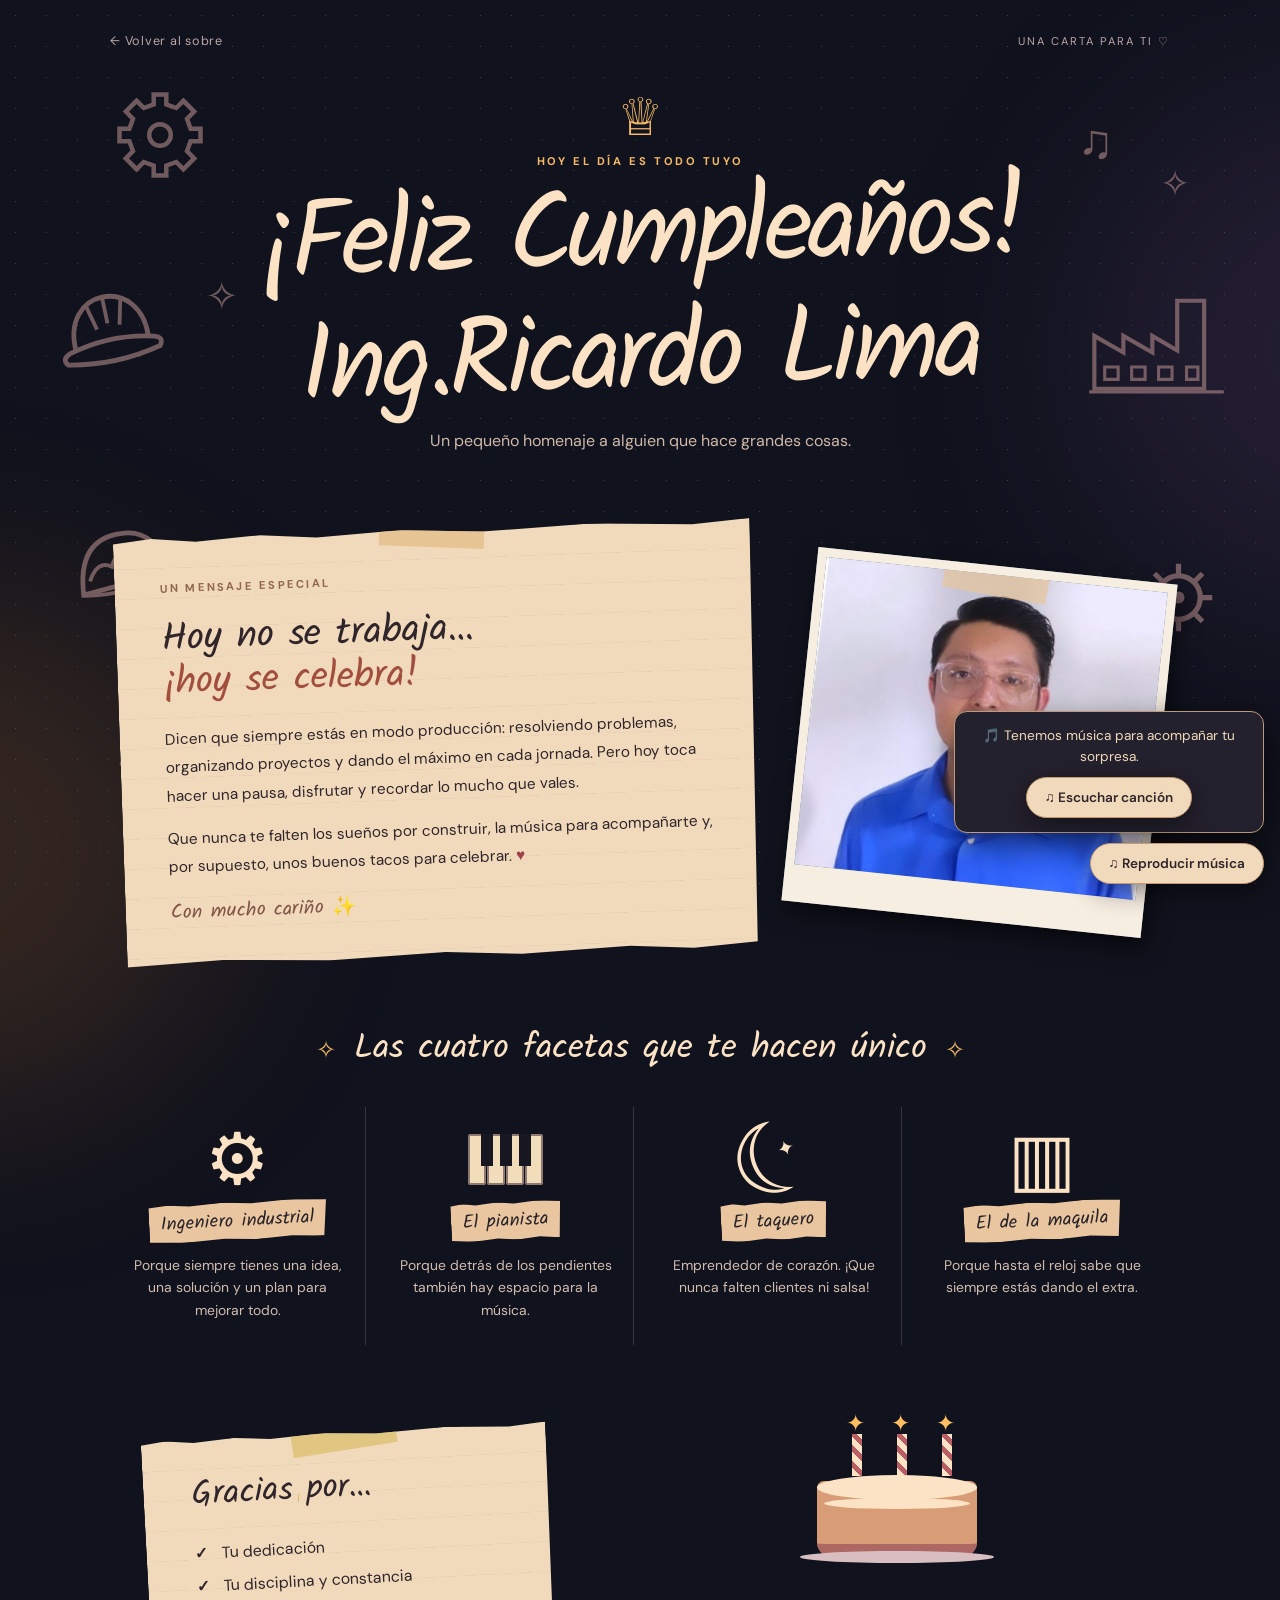
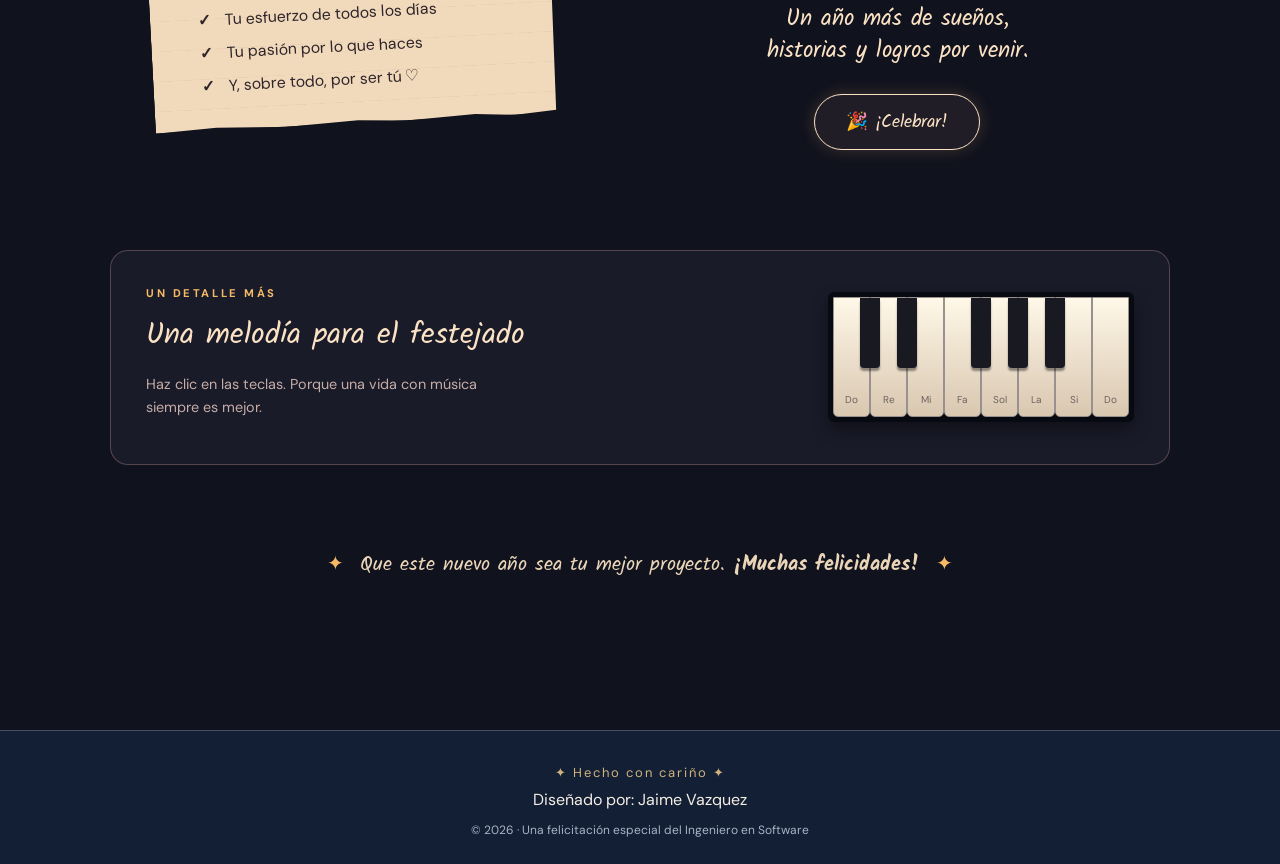
==== felicitacion.html @ b0b8331d "Pagina de cumpleaños terminada" ====
<!DOCTYPE html>
<html lang="es">
<head>
  <meta charset="UTF-8" />
  <meta name="viewport" content="width=device-width, initial-scale=1.0" />
  <meta name="theme-color" content="#10121d" />
  <meta name="description" content="Una carta de cumpleaños con mucho cariño." />
  <title>¡Feliz cumpleaños! 🎉</title>
  <link rel="preconnect" href="https://fonts.googleapis.com" />
  <link rel="preconnect" href="https://fonts.gstatic.com" crossorigin />
  <link href="https://fonts.googleapis.com/css2?family=DM+Sans:wght@400;500;600;700&family=Kalam:wght@400;700&display=swap" rel="stylesheet" />
  <link rel="stylesheet" href="styles.css" />
  <script src="script.js" defer></script>
</head>




<body class="letter-page">
  <canvas id="confetti" aria-hidden="true"></canvas>
  <!-- AGREGA TU CANCIÓN: guarda el MP3 en musica/cumpleanos.mp3, o cambia src. -->
  <audio id="birthdayMusic" src="musica/cumpleanos.mp3" preload="auto" loop></audio>
  <div class="music-controls" aria-label="Controles de música">
    <div class="music-prompt" id="musicPrompt" hidden>
      <p>🎵 Tenemos música para acompañar tu sorpresa.</p>
      <button class="music-start" id="musicStart" type="button">♫ Escuchar canción</button>
    </div>
    <button class="music-toggle" id="musicToggle" type="button" aria-pressed="false">♫ Reproducir música</button>
  </div>
  <div class="ambient glow-left"></div><div class="ambient glow-right"></div>
  
<!-- DECORACIONES DE LA SEGUNDA PÁGINA -->
<div class="birthday-decorations" aria-hidden="true">

  <!-- Engranaje superior izquierdo -->
  <div class="birthday-doodle decor-gear-1">
    <svg viewBox="0 0 100 100">
      <path d="M43 5 H57 V16
               L68 20 L76 12 L88 24 L80 32
               L84 43 H95 V57 H84
               L80 68 L88 76 L76 88 L68 80
               L57 84 V95 H43 V84
               L32 80 L24 88 L12 76 L20 68
               L16 57 H5 V43 H16
               L20 32 L12 24 L24 12 L32 20
               L43 16 Z"
            fill="none"
            stroke="currentColor"
            stroke-width="5"/>
      <circle cx="50" cy="50" r="12"
              fill="none"
              stroke="currentColor"
              stroke-width="5"/>
    </svg>
  </div>

  <!-- Casco de ingeniería -->
  <div class="birthday-doodle decor-helmet">
    <svg viewBox="0 0 120 90">
      <path d="M22 62 C20 29 40 12 60 12
               C84 12 101 32 99 62"
            fill="none"
            stroke="currentColor"
            stroke-width="5"/>
      <path d="M60 13 V40 M42 19 L48 44
               M78 19 L72 44"
            fill="none"
            stroke="currentColor"
            stroke-width="4"/>
      <path d="M15 63 Q60 51 105 63
               Q115 66 109 74
               Q60 85 11 74
               Q5 67 15 63 Z"
            fill="none"
            stroke="currentColor"
            stroke-width="5"/>
    </svg>
  </div>

  <!-- Fábrica -->
  <div class="birthday-doodle decor-factory">
    <svg viewBox="0 0 140 120">
      <path d="M10 105 V54
               L38 70 V54
               L66 70 V54
               L90 68 V20
               H116 V105 Z"
            fill="none"
            stroke="currentColor"
            stroke-width="4"/>
      <path d="M20 84 H33 V96 H20 Z
               M46 84 H59 V96 H46 Z
               M72 84 H85 V96 H72 Z
               M99 84 H110 V96 H99 Z"
            fill="none"
            stroke="currentColor"
            stroke-width="3"/>
      <path d="M5 108 H135"
            stroke="currentColor"
            stroke-width="3"/>
    </svg>
  </div>

  <!-- Taco -->
  <div class="birthday-doodle decor-taco">
    <svg viewBox="0 0 120 90">
      <path d="M12 72
               Q20 15 65 20
               Q100 22 108 72 Z"
            fill="none"
            stroke="currentColor"
            stroke-width="5"/>
      <path d="M22 60
               Q35 40 48 51
               Q57 34 69 49
               Q85 37 98 60"
            fill="none"
            stroke="currentColor"
            stroke-width="4"/>
      <path d="M12 73 Q60 85 108 73"
            fill="none"
            stroke="currentColor"
            stroke-width="4"/>
    </svg>
  </div>

  <!-- Engranaje inferior derecho -->
  <div class="birthday-doodle decor-gear-2">
    <svg viewBox="0 0 100 100">
      <circle cx="50" cy="50" r="29"
              fill="none"
              stroke="currentColor"
              stroke-width="7"/>
      <circle cx="50" cy="50" r="8"
              fill="currentColor"/>
      <path d="M50 5 V21 M50 79 V95
               M5 50 H21 M79 50 H95
               M18 18 L30 30 M70 70 L82 82
               M18 82 L30 70 M70 30 L82 18"
            stroke="currentColor"
            stroke-width="7"/>
    </svg>
  </div>

  <!-- Notas musicales -->
  <div class="birthday-doodle decor-music-1">♫</div>
  <div class="birthday-doodle decor-music-2">♪</div>

  <!-- Destellos -->
  <div class="birthday-doodle decor-star-1">✧</div>
  <div class="birthday-doodle decor-star-2">✧</div>
  <div class="birthday-doodle decor-star-3">✧</div>

</div>

  <main class="birthday-content">
    <div class="topbar"><a href="index.html" class="back-link">← Volver al sobre</a><span class="topbar-label">UNA CARTA PARA TI <span aria-hidden="true">♡</span></span></div>
    <header class="birthday-heading">
      <span class="mini-crown" aria-hidden="true">♕</span>
      <p class="small-kicker">HOY EL DÍA ES TODO TUYO</p>
      <h1>¡Feliz <em>Cumpleaños!</em></h1>
      <h1>Ing.Ricardo Lima</h1>
      <p class="heading-subtitle">Un pequeño homenaje a alguien que hace grandes cosas.</p>
    </header>

    <section class="hero-grid">
      <div class="paper-note paper-main">
        <span class="tape"></span>
        <span class="paper-label">UN MENSAJE ESPECIAL</span>
        <h2>Hoy no se trabaja…<br /><span>¡hoy se celebra!</span></h2>
        <p>Dicen que siempre estás en modo producción: resolviendo problemas, organizando proyectos y dando el máximo en cada jornada. Pero hoy toca hacer una pausa, disfrutar y recordar lo mucho que vales.</p>
        <p>Que nunca te falten los sueños por construir, la música para acompañarte y, por supuesto, unos buenos tacos para celebrar. <span class="ink-heart">♥</span></p>
        <span class="note-signature">Con mucho cariño ✨</span>
      </div>
      
      
        <!-- Fotografía del festejado -->
          <div class="factory-poster">
            <span class="poster-tape"></span>

            <img
             src="imagenes/festejado.jpg"
             alt="Fotografía del festejado"
             class="poster-photo"
              />

  <span class="poster-caption">
    Siempre construyendo algo grande.
  </span>
</div>

    </section>

    <section class="passions-section" aria-labelledby="passions-title">
      <div class="section-heading"><span>✧</span><h2 id="passions-title">Las cuatro facetas que te hacen único</h2><span>✧</span></div>
      <div class="passion-grid">
        <article class="passion-card"><div class="passion-icon">⚙</div><span class="torn-label">Ingeniero industrial</span><p>Porque siempre tienes una idea, una solución y un plan para mejorar todo.</p></article>
        <article class="passion-card"><div class="passion-icon piano-keys" aria-hidden="true"><span>▮</span><span>▮</span><span>▮</span><span>▮</span></div><span class="torn-label">El pianista</span><p>Porque detrás de los pendientes también hay espacio para la música.</p></article>
        <article class="passion-card"><div class="passion-icon taco-symbol">☾<span>✦</span></div><span class="torn-label">El taquero</span><p>Emprendedor de corazón. ¡Que nunca falten clientes ni salsa!</p></article>
        <article class="passion-card"><div class="passion-icon">▥</div><span class="torn-label">El de la maquila</span><p>Porque hasta el reloj sabe que siempre estás dando el extra.</p></article>
      </div>
    </section>

    <section class="bottom-grid">
      <div class="paper-note thanks-note"><span class="tape tape-yellow"></span><h2>Gracias por…</h2><ul><li>Tu dedicación</li><li>Tu disciplina y constancia</li><li>Tu esfuerzo de todos los días</li><li>Tu pasión por lo que haces</li><li>Y, sobre todo, por ser tú ♡</li></ul></div>
      <div class="celebration-card"><div class="cake-art" aria-hidden="true"><div class="candles"><span></span><span></span><span></span></div><div class="cake-top"></div><div class="cake-base"></div><div class="cake-plate"></div></div><p>Un año más de sueños,<br />historias y logros por venir.</p><button class="celebrate-button" id="celebrate" type="button">🎉 ¡Celebrar!</button></div>
    </section>

    <section class="piano-section" aria-labelledby="piano-title"><div><span class="small-kicker">UN DETALLE MÁS</span><h2 id="piano-title">Una melodía para el festejado</h2><p>Haz clic en las teclas. Porque una vida con música siempre es mejor.</p></div><div class="piano-widget" role="group" aria-label="Mini piano interactivo"><button class="piano-key" data-note="C4" aria-label="Do"><span>Do</span></button><button class="piano-key" data-note="D4" aria-label="Re"><span>Re</span></button><button class="piano-key" data-note="E4" aria-label="Mi"><span>Mi</span></button><button class="piano-key" data-note="F4" aria-label="Fa"><span>Fa</span></button><button class="piano-key" data-note="G4" aria-label="Sol"><span>Sol</span></button><button class="piano-key" data-note="A4" aria-label="La"><span>La</span></button><button class="piano-key" data-note="B4" aria-label="Si"><span>Si</span></button><button class="piano-key" data-note="C5" aria-label="Do alto"><span>Do</span></button></div></section>

    <footer class="birthday-footer"><span>✦</span><p>Que este nuevo año sea tu mejor proyecto. <strong>¡Muchas felicidades!</strong></p><span>✦</span></footer>
  </main>

  <footer class="autor-footer">
  <p>✦ Hecho con cariño ✦</p>
  <p>
    Diseñado por:
    <span id="nombreAutor">Jaime Vazquez</span>
  </p>
  <small>© 2026 · Una felicitación especial del Ingeniero en Software</small>
</footer>

</body>
</html>
---- styles.css ----
:root {
    --bg: #10121d;
    --cream: #fbe2c4;
    --cream-muted: #d8bfa7;
    --gold: #f6ba67;
    --paper: #f2d6b1;
    --red: #8b343b;
    --line: #6c5360;
    --font-body: "DM Sans",Arial,sans-serif;
    --font-hand: "Kalam","Comic Sans MS",cursive;
}

/* ──────── 02. ESTILOS GENERALES ──────── */

* {
    box-sizing: border-box;
}

html {
    scroll-behavior: smooth;
}

body {
    margin: 0;
    background: var(--bg);
    color: var(--cream);
    font-family: var(--font-body);
    min-height: 100vh;
    overflow-x: hidden;
}

button,a {
    -webkit-tap-highlight-color: transparent;
}

button {
    font: inherit;
}

a {
    color: inherit;
}

/* ──────── 03. FONDO Y DECORACIÓN ──────── */

.ambient {
    pointer-events: none;
    position: fixed;
    width: 520px;
    height: 520px;
    border-radius: 50%;
    filter: blur(105px);
    opacity: .20;
    z-index: -1;
}

.glow-left {
    left: -300px;
    bottom: -210px;
    background: #c47830;
}

.glow-right {
    right: -320px;
    top: 10%;
    background: #704e88;
}

.small-kicker {
    font-weight: 700;
    color: var(--gold);
    letter-spacing: .23em;
    font-size: .70rem;
}

.cover-page:before,.letter-page:before {
    content: "";
    position: fixed;
    inset: 0;
    opacity: .23;
    pointer-events: none;
    background-image: radial-gradient(#e5c4ad .6px,transparent .7px);
    background-size: 31px 31px;
    z-index: -1;
}

/* ──────── 04. PORTADA Y TÍTULO ──────── */

.cover-scene {
    position: relative;
    min-height: 100svh;
    max-width: 1250px;
    margin: auto;
    padding: clamp(45px,7vh,84px) 20px 55px;
    display: flex;
    flex-direction: column;
    align-items: center;
    justify-content: center;
}

.cover-heading {
    text-align: center;
    z-index: 2;
    max-width: 850px;
}

.cover-heading h1,.birthday-heading h1 {
    font-family: var(--font-hand);
    font-weight: 400;
    font-size: clamp(3.6rem,8.7vw,6.8rem);
    line-height: .99;
    letter-spacing: -.05em;
    margin: 22px 0 18px;
    color: var(--cream);
    transform: rotate(-2deg);
}

.cover-heading h1 span {
    display: block;
}

.cover-heading p {
    color: #f2dec7;
    line-height: 1.7;
    font-size: clamp(1rem,1.6vw,1.23rem);
    margin: 0;
}

.doodle {
    position: absolute;
    color: #a68182;
    opacity: .8;
    pointer-events: none;
}

.doodle svg {
    width: 100%;
    height: auto;
}

.doodle-hardhat {
    left: 5%;
    top: 16%;
    width: 110px;
    transform: rotate(-10deg);
}

.doodle-gear {
    right: 8%;
    top: 16%;
    font-size: 110px;
    font-weight: 200;
}

.doodle-factory {
    right: 4%;
    top: 47%;
    width: 145px;
}

.doodle-piano {
    left: 5%;
    bottom: 12%;
    width: 170px;
    transform: rotate(-14deg);
}

.doodle-taco {
    left: 4%;
    top: 55%;
    width: 115px;
    transform: rotate(10deg);
}

/* ──────── 05. SOBRE INTERACTIVO ──────── */

.envelope-area {
    margin-top: 40px;
    display: flex;
    flex-direction: column;
    align-items: center;
    position: relative;
    z-index: 1;
}

.envelope-button {
    border: 0;
    background: none;
    cursor: pointer;
    width: min(420px,78vw);
    height: min(280px,52vw);
    padding: 0;
    perspective: 900px;
    filter: drop-shadow(0 22px 24px #0008);
    transition: transform .3s;
}

.envelope-button:hover {
    transform: translateY(-7px);
}

.envelope {
    display: block;
    position: relative;
    width: 100%;
    height: 100%;
    transform-style: preserve-3d;
}

.envelope-back {
    position: absolute;
    inset: 0;
    background: linear-gradient(125deg,#c69875,#f1cba7);
    border: 2px solid #f5d4ad;
    border-radius: 5px;
}

.letter {
    position: absolute;
    left: 11%;
    right: 11%;
    height: 78%;
    bottom: 5%;
    border-radius: 3px;
    background: #fff4dd;
    color: #653b34;
    box-shadow: 0 1px 8px #0003;
    display: flex;
    flex-direction: column;
    gap: 7px;
    align-items: center;
    justify-content: center;
    text-align: center;
    font-family: var(--font-hand);
    font-size: clamp(16px,2vw,23px);
    transition: transform 1s cubic-bezier(.2,.7,.2,1);
    z-index: 2;
}

.letter-heart {
    color: #a84548;
    font-size: 30px;
}

.envelope-front {
    position: absolute;
    inset: 0;
    z-index: 4;
    background: linear-gradient(148deg,transparent 49.7%,#d9ac89 50%) left bottom/50% 100% no-repeat,linear-gradient(212deg,transparent 49.7%,#ddb18f 50%) right bottom/50% 100% no-repeat,linear-gradient(0deg,#edc09b,#edc09b);
    clip-path: polygon(0 0,50% 60%,100% 0,100% 100%,0 100%);
    border-radius: 0 0 5px 5px;
}

.envelope-flap {
    position: absolute;
    top: 0;
    left: 0;
    width: 100%;
    height: 70%;
    z-index: 5;
    background: linear-gradient(145deg,#f7d8b6,#dbad8b);
    clip-path: polygon(0 0,100% 0,50% 85%);
    transform-origin: 50% 0%;
    transition: transform .7s cubic-bezier(.2,.6,.2,1),z-index 0s .35s;
    filter: drop-shadow(0 4px 5px #0004);
}

.envelope-seal {
    position: absolute;
    left: 50%;
    top: 56%;
    z-index: 6;
    transform: translate(-50%,-50%);
    width: 62px;
    height: 62px;
    border-radius: 50%;
    display: grid;
    place-items: center;
    font-size: 29px;
    color: #f9c497;
    background: radial-gradient(circle at 35% 30%,#ad5353,#642330);
    border: 4px double #d9a27c;
    box-shadow: 0 3px 6px #0006;
    transition: opacity .25s;
}

.envelope-button.opening .envelope-flap {
    transform: rotateX(180deg);
    z-index: 1;
}

.envelope-button.opening .envelope-seal {
    opacity: 0;
}

.envelope-button.opening .letter {
    transform: translateY(-70%);
    transition-delay: .30s;
}

.open-cta,.celebrate-button {
    margin-top: 40px;
    border: 1.5px solid var(--cream);
    background: #201d27;
    color: var(--cream);
    padding: 13px 31px;
    border-radius: 100px;
    cursor: pointer;
    font-family: var(--font-hand);
    font-size: 1.35rem;
    box-shadow: 0 0 16px #e8ae7738;
    transition: transform .2s,background .2s,box-shadow .2s;
}

.open-cta:hover,.celebrate-button:hover {
    background: #392b32;
    transform: translateY(-3px);
    box-shadow: 0 0 24px #e8ae7770;
}

.open-cta span {
    margin-left: 12px;
}

.tap-hint {
    font-size: .83rem;
    color: #bda8a0;
    margin: 17px 0 0;
}

.sparkle {
    position: absolute;
    font-size: 48px;
    color: var(--gold);
    z-index: -1;
    animation: twinkle 2.5s infinite alternate;
}

.sparkle-one {
    left: -75px;
    top: 35px;
}

.sparkle-two {
    right: -80px;
    bottom: 65px;
    animation-delay: .7s;
}

.desk-details {
    position: absolute;
    bottom: 20px;
    right: 10%;
    display: flex;
    gap: 22px;
    color: #83666b;
    font-size: 22px;
}

/* ──────── 07. ANIMACIONES ──────── */

@keyframes twinkle {
    from {
        transform: scale(.8);
        opacity: .4;
    }

    to {
        transform: scale(1.2);
        opacity: 1;
    }
}

/* ──────── 08. SEGUNDA PÁGINA — ESTRUCTURA Y ENCABEZADO ──────── */

.birthday-content {
    max-width: 1120px;
    padding: 24px 30px 70px;
    margin: 0 auto;
    position: relative;
}

.topbar {
    display: flex;
    justify-content: space-between;
    align-items: center;
    font-size: .79rem;
    letter-spacing: .06em;
    color: #bba6a7;
}

.back-link {
    text-decoration: none;
    padding: 8px 0;
    transition: color .2s;
}

.back-link:hover {
    color: var(--gold);
}

.topbar-label {
    letter-spacing: .18em;
    font-size: .7rem;
}

.birthday-heading {
    text-align: center;
    padding: 34px 0 47px;
    position: relative;
}

.mini-crown {
    font-size: 52px;
    color: var(--gold);
    display: block;
    line-height: 1;
}

.birthday-heading h1 {
    font-size: clamp(3.7rem,8.5vw,7.6rem);
    margin: 15px auto 10px;
}

.birthday-heading h1 em {
    font-style: normal;
    white-space: nowrap;
}

.heading-subtitle {
    font-size: 1rem;
    color: #cfb9aa;
}

/* ──────── 09. TARJETA Y PÓSTER ──────── */

.hero-grid {
    display: grid;
    grid-template-columns: 1.5fr .85fr;
    gap: 42px;
    align-items: center;
    padding: 15px 10px 50px;
}

.paper-note {
    position: relative;
    background: #f1dabb;
    color: #30252b;
    box-shadow: 2px 14px 30px #0005;
    transform: rotate(-2deg);
    padding: 38px 45px;
    clip-path: polygon(0 1%,6% 0,13% 1%,23% 0,32% 1%,45% 0,58% 1%,75% 0,91% 1%,100% 0,99% 99%,89% 100%,79% 99%,62% 100%,50% 99%,32% 100%,15% 99%,0 100%);
    background-image: repeating-linear-gradient(transparent 0,transparent 29px,#ba9d8930 30px);
}

.paper-label {
    font-size: .7rem;
    letter-spacing: .2em;
    font-weight: 700;
    color: #91684d;
}

.paper-main h2 {
    font-family: var(--font-hand);
    font-weight: 400;
    font-size: clamp(1.8rem,3vw,2.7rem);
    line-height: 1.15;
    margin: 20px 0 20px;
}

.paper-main h2 span {
    color: #a24e3e;
}

.paper-main p {
    line-height: 1.83;
    font-size: .96rem;
}

.tape,.poster-tape {
    display: block;
    position: absolute;
    width: 105px;
    height: 28px;
    background: #e2b97fa8;
    top: -10px;
    left: 50%;
    transform: translateX(-50%) rotate(4deg);
    z-index: 2;
}

.note-signature {
    font-family: var(--font-hand);
    font-size: 1.23rem;
    color: #815447;
}

.ink-heart {
    color: #9e4148;
}

.factory-poster {
    height: 355px;
    overflow: hidden;
    background: #8195a1;
    border: 9px solid #f7eee2;
    border-bottom-width: 37px;
    transform: rotate(6deg);
    box-shadow: 5px 10px 22px #0008;
    position: relative;
}

.poster-tape {
    top: -7px;
    background: #e8c79bb0;
    z-index: 3;
}

.poster-sky {
    height: 65%;
    background: linear-gradient(#30465d,#c4ac9c);
    position: absolute;
    inset: 0 0 auto;
}

.poster-sun {
    position: absolute;
    width: 90px;
    height: 90px;
    background: #e8bc8b;
    box-shadow: 0 0 55px #e8bc8b;
    border-radius: 50%;
    top: 38px;
    right: 42px;
}

.cloud {
    position: absolute;
    background: #f6e2c5;
    border-radius: 70px;
    opacity: .25;
    width: 100px;
    height: 17px;
    top: 45px;
    left: 10px;
}

.cloud-b {
    top: 90px;
    left: 110px;
    width: 75px;
}

.factory-art {
    position: absolute;
    width: 100%;
    bottom: 24px;
    left: 0;
}

.poster-caption {
    position: absolute;
    bottom: -31px;
    left: 0;
    right: 0;
    color: #5c514c;
    text-align: center;
    font-family: var(--font-hand);
    font-size: 1rem;
}

/* ──────── 10. PASIONES Y TARJETAS ──────── */

.section-heading {
    display: flex;
    justify-content: center;
    align-items: center;
    gap: 18px;
    margin: 15px 0 30px;
    text-align: center;
}

.section-heading h2 {
    font-family: var(--font-hand);
    font-weight: 400;
    font-size: clamp(1.5rem,3vw,2.2rem);
    margin: 0;
}

.section-heading span {
    color: var(--gold);
    font-size: 24px;
}

.passion-grid {
    display: grid;
    grid-template-columns: repeat(4,1fr);
    gap: 12px;
}

.passion-card {
    text-align: center;
    min-height: 232px;
    padding: 10px 18px;
    border-right: 1px solid #6f5b5e70;
}

.passion-card:last-child {
    border: 0;
}

.passion-icon {
    font-size: 72px;
    height: 85px;
    display: flex;
    justify-content: center;
    align-items: center;
    color: var(--cream);
    font-weight: 400;
    font-family: Georgia,serif;
}

.torn-label {
    display: inline-block;
    padding: 4px 12px;
    background: #e9c69f;
    color: #29232a;
    font-family: var(--font-hand);
    font-size: 1.16rem;
    transform: rotate(-3deg);
    clip-path: polygon(0 5%,11% 0,23% 5%,42% 0,58% 5%,78% 0,100% 5%,98% 100%,80% 95%,60% 100%,42% 95%,20% 100%,0 95%);
}

.passion-card p {
    font-size: .87rem;
    line-height: 1.6;
    color: #d1bdb0;
}

.piano-keys {
    gap: 1px;
    font-size: 0;
    align-items: center;
}

.piano-keys span {
    background: #f2ddbb;
    border: 2px solid #8d7971;
    border-radius: 2px;
    width: 18px;
    height: 51px;
    display: block;
    position: relative;
}

.piano-keys span:not(:last-child):after {
    content: "";
    position: absolute;
    top: -2px;
    right: -9px;
    width: 12px;
    height: 32px;
    background: #161720;
    z-index: 1;
}

.taco-symbol {
    position: relative;
    transform: rotate(-20deg);
    font-size: 98px;
    line-height: 1;
}

.taco-symbol span {
    font-size: 21px;
    position: absolute;
    top: 30%;
    left: 53%;
}

/* ──────── 11. AGRADECIMIENTOS Y PASTEL ──────── */

.bottom-grid {
    display: grid;
    grid-template-columns: 1fr 1fr;
    gap: 45px;
    align-items: center;
    padding: 60px 38px 45px;
}

.thanks-note {
    max-width: 405px;
    padding: 28px 48px;
    transform: rotate(-3deg);
}

.thanks-note h2 {
    font-family: var(--font-hand);
    font-size: 2.1rem;
    font-weight: 400;
    margin: 0 0 15px;
    text-decoration: underline;
    text-decoration-color: #ddb968;
    text-decoration-thickness: 7px;
    text-underline-offset: -4px;
}

.thanks-note ul {
    margin: 0;
    padding: 0;
    list-style: none;
    line-height: 2.1;
    font-size: .99rem;
}

.thanks-note li:before {
    content: "✓";
    font-weight: bold;
    margin-right: 14px;
}

.tape-yellow {
    background: #d8bb60a0;
    transform: translateX(-50%) rotate(-6deg);
}

.celebration-card {
    text-align: center;
}

.celebration-card p {
    font-family: var(--font-hand);
    font-size: 1.45rem;
    line-height: 1.4;
}

.cake-art {
    height: 175px;
    width: 200px;
    margin: auto;
    position: relative;
}

.cake-base {
    position: absolute;
    bottom: 24px;
    left: 20px;
    right: 20px;
    height: 75px;
    background: #d89d76;
    border-radius: 7px 7px 13px 13px;
    border-bottom: 12px solid #ae6863;
}

.cake-top {
    position: absolute;
    bottom: 80px;
    left: 20px;
    right: 20px;
    height: 25px;
    background: #fce3c6;
    border-radius: 100%;
    z-index: 2;
    box-shadow: 0 16px 0 -7px #fce3c6;
}

.cake-plate {
    position: absolute;
    bottom: 17px;
    left: 3px;
    right: 3px;
    height: 12px;
    background: #d8bec1;
    border-radius: 50%;
}

.candles {
    display: flex;
    gap: 35px;
    position: absolute;
    bottom: 104px;
    left: 55px;
}

.candles span {
    width: 10px;
    height: 42px;
    background: repeating-linear-gradient(45deg,#fce3c6 0 6px,#ba5e66 6px 11px);
    position: relative;
}

.candles span:before {
    content: "✦";
    font-size: 23px;
    color: #ffbd62;
    position: absolute;
    top: -26px;
    left: -6px;
    animation: twinkle .7s infinite alternate;
}

.celebrate-button {
    font-size: 1.1rem;
    margin-top: 3px;
}

/* ──────── 12. PIANO INTERACTIVO ──────── */

.piano-section {
    margin-top: 55px;
    padding: 30px 35px;
    display: flex;
    align-items: center;
    justify-content: space-between;
    gap: 30px;
    border: 1px solid #82656a90;
    border-radius: 18px;
    background: #1a1b29;
}

.piano-section h2 {
    font-family: var(--font-hand);
    font-size: 1.9rem;
    font-weight: 400;
    margin: 9px 0;
}

.piano-section p {
    color: #c6ada8;
    max-width: 365px;
    font-size: .9rem;
    line-height: 1.6;
}

.piano-widget {
    display: flex;
    flex-shrink: 0;
    box-shadow: 0 8px 16px #0006;
    border: 5px solid #080a11;
    border-radius: 6px;
    background: #080a11;
}

.piano-key {
    height: 120px;
    width: 37px;
    background: linear-gradient(#fff8e8,#d9c7b0);
    border: 1px solid #98918d;
    border-radius: 0 0 5px 5px;
    cursor: pointer;
    position: relative;
    padding: 0;
}

.piano-key:after {
    content: "";
    position: absolute;
    width: 20px;
    height: 70px;
    background: #191921;
    top: 0;
    right: -11px;
    z-index: 2;
    border-radius: 0 0 4px 4px;
    box-shadow: 0 3px 2px #0006;
}

.piano-key:nth-child(3):after,.piano-key:nth-child(7):after,.piano-key:last-child:after {
    display: none;
}

.piano-key span {
    position: absolute;
    bottom: 10px;
    left: 0;
    right: 0;
    color: #6f6260;
    font-size: 10px;
}

.piano-key:active,.piano-key.is-playing {
    background: #f4c98a;
}

/* ──────── 13. PIE DE PÁGINA Y CONFETI ──────── */

.birthday-footer {
    display: flex;
    align-items: center;
    justify-content: center;
    gap: 16px;
    text-align: center;
    font-family: var(--font-hand);
    font-size: 1.22rem;
    margin: 65px 0 0;
    color: #ead5b9;
}

.birthday-footer span {
    color: var(--gold);
}

#confetti {
    position: fixed;
    inset: 0;
    pointer-events: none;
    z-index: 100;
    width: 100%;
    height: 100%;
}

/* ──────── DISEÑO RESPONSIVO — PANTALLAS PEQUEÑAS ──────── */

@media (max-width:760px) {
    .cover-scene {
        justify-content: flex-start;
        padding-top: 76px;
    }

    .doodle-hardhat {
        left: 3%;
        top: 9%;
        width: 60px;
    }

    .doodle-gear {
        right: 4%;
        top: 12%;
        font-size: 64px;
    }

    .doodle-factory {
        right: 0;
        top: 48%;
        width: 78px;
    }

    .doodle-piano {
        left: 2%;
        bottom: 7%;
        width: 90px;
    }

    .doodle-taco {
        left: -2%;
        top: 58%;
        width: 68px;
    }

    .cover-heading h1 {
        font-size: clamp(3.5rem,14vw,5rem);
    }

    .cover-heading p {
        font-size: .95rem;
    }

    .envelope-area {
        margin-top: 70px;
    }

    .open-cta {
        margin-top: 32px;
    }

    .birthday-content {
        padding: 20px 18px 50px;
    }

    .birthday-heading {
        padding: 45px 0 30px;
    }

    .birthday-heading h1 {
        font-size: clamp(3rem,12.7vw,5.5rem);
    }

    .hero-grid {
        grid-template-columns: 1fr;
        gap: 28px;
        padding: 12px 8px 40px;
    }

    .paper-note {
        padding: 30px;
    }

    .factory-poster {
        height: 260px;
        width: 65%;
        max-width: 340px;
        margin: 10px auto;
    }

    .passion-grid {
        grid-template-columns: repeat(2,1fr);
        gap: 17px 0;
    }

    .passion-card:nth-child(2) {
        border: 0;
    }

    .passion-card {
        padding: 8px 12px;
        min-height: 215px;
    }

    .bottom-grid {
        grid-template-columns: 1fr;
        gap: 50px;
        padding: 55px 16px 25px;
    }

    .thanks-note {
        margin: auto;
        width: 100%;
    }

    .piano-section {
        flex-direction: column;
        text-align: center;
        padding: 30px 12px;
    }

    .piano-section p {
        margin: 0 auto;
    }

    .birthday-footer {
        font-size: 1.1rem;
    }

    .topbar-label {
        font-size: .55rem;
    }
}

/* ──────── DISEÑO RESPONSIVO — PANTALLAS PEQUEÑAS ──────── */

@media (max-width:420px) {
    .cover-heading h1 {
        font-size: 3.3rem;
    }

    .cover-heading p br {
        display: none;
    }

    .envelope-button {
        width: 82vw;
        height: 54vw;
    }

    .cover-scene {
        padding-top: 90px;
    }

    .small-kicker {
        font-size: .56rem;
    }

    .birthday-heading h1 {
        font-size: 3rem;
    }

    .birthday-heading h1 em {
        white-space: normal;
    }

    .factory-poster {
        width: 80%;
    }

    .paper-main p {
        font-size: .91rem;
    }

    .piano-key {
        width: 33px;
        height: 105px;
    }

    .piano-key:after {
        width: 17px;
        height: 61px;
        right: -9px;
    }

    .passion-card p {
        font-size: .82rem;
    }
}

/* ──────── ACCESIBILIDAD — MOVIMIENTO REDUCIDO ──────── */

@media (prefers-reduced-motion:reduce) {
    *,*:before,*:after {
        scroll-behavior: auto !important;
        animation-duration: .01ms !important;
        transition-duration: .01ms !important;
    }
}

/* ──────── AJUSTES FINALES DE LA ANIMACIÓN (V2 / V3) ──────── */

.envelope-button .envelope-flap {
    transition-duration: 1s;
}

.envelope-button .letter {
    transition-duration: 1.45s;
}

.envelope-button.opening .letter {
    transition-delay: .55s;
    transform: translateY(-82%);
}

.cover-page.page-leaving {
    animation: coverFadeOut .55s ease-in forwards;
}

@keyframes coverFadeOut {
    to {
        opacity: 0;
    }
}

/* ──────── 14. CONTROLES DE MÚSICA ──────── */

.music-controls {
    position: fixed;
    right: 16px;
    bottom: 16px;
    z-index: 110;
    display: flex;
    align-items: flex-end;
    flex-direction: column;
    gap: 10px;
}

.music-toggle,.music-start {
    background: #f1dabb;
    color: #30252b;
    border: 1px solid #c59a72;
    border-radius: 100px;
    padding: 11px 18px;
    font: 600 .85rem var(--font-body);
    cursor: pointer;
    box-shadow: 0 7px 26px #0007;
}

.music-toggle:hover,.music-start:hover {
    background: #ffeacb;
}

.music-prompt {
    max-width: min(310px,calc(100vw - 30px));
    background: #24212e;
    border: 1px solid #bd9a7b;
    border-radius: 13px;
    padding: 14px;
    box-shadow: 0 10px 35px #0009;
    text-align: center;
}

.music-prompt p {
    margin: 0 0 10px;
    font-size: .85rem;
    line-height: 1.5;
    color: #f1dabb;
}

.music-prompt[hidden] {
    display: none;
}

/* ──────── ACCESIBILIDAD — MOVIMIENTO REDUCIDO ──────── */

@media (prefers-reduced-motion:reduce) {
    .envelope-button .envelope-flap,.envelope-button .letter {
        transition-duration: .01ms;
    }
}

.cover-heading {
    transition: opacity .38s ease,visibility 0s linear .38s;
}

.cover-page.envelope-opening .cover-heading {
    opacity: 0;
    visibility: hidden;
    pointer-events: none;
}

.cover-page.envelope-opening .envelope-area {
    z-index: 10;
}




.autor-footer {
    position: relative;
    display: block;
    clear: both;

    width: 100%;
    margin: 60px 0 0;
    padding: 25px 15px;

    text-align: center;
    background: #131f35;
    color: #f5eee4;
    border-top: 1px solid #465168;
}

.autor-footer p:first-child {
    color: #cfb37c;
    font-size: 13px;
    letter-spacing: 2px;
}

.autor-footer p {
    margin: 8px 0;
}

.autor-footer small {
    color: #aab3c6;
    font-size: 12px;
}

/* Fotografía dentro del marco Polaroid */
.poster-photo {
    display: block;
    width: 100%;
    height: 100%;
    object-fit: cover;
    object-position: center;
}

/* Conservar el marco y la inclinación */
.factory-poster {
    position: relative;
    overflow: hidden;
    transform: rotate(6deg);
}

/* Mantener visible la cinta adhesiva */
.poster-tape {
    z-index: 3;
}

/* ==========================================
   DECORACIONES - SEGUNDA PÁGINA
========================================== */

.letter-page {
    position: relative;
    isolation: isolate;
}

.birthday-decorations {
    position: absolute;
    inset: 0 0 auto 0;
    height: 1050px;
    width: 100%;
    overflow: hidden;
    pointer-events: none;
    z-index: 0;
}

.birthday-content {
    position: relative;
    z-index: 1;
}

/* Estilo general */
.birthday-doodle {
    position: absolute;
    color: #a68182;
    opacity: 0.65;
    pointer-events: none;
}

.birthday-doodle svg {
    display: block;
    width: 100%;
    height: 100%;
}

/* Engranaje superior izquierdo */
.decor-gear-1 {
    top: 90px;
    left: 9%;
    width: 90px;
    height: 90px;
}

/* Casco de ingeniería */
.decor-helmet {
    top: 285px;
    left: 4%;
    width: 115px;
    transform: rotate(-12deg);
}

/* Fábrica derecha */
.decor-factory {
    top: 280px;
    right: 4%;
    width: 145px;
}

/* Taco izquierdo */
.decor-taco {
    top: 515px;
    left: 5%;
    width: 115px;
    transform: rotate(-15deg);
}

/* Engranaje derecho */
.decor-gear-2 {
    top: 560px;
    right: 5%;
    width: 75px;
    height: 75px;
}

/* Música */
.decor-music-1 {
    top: 110px;
    right: 13%;
    font-size: 48px;
}

.decor-music-2 {
    top: 720px;
    left: 9%;
    font-size: 47px;
}

/* Destellos */
.decor-star-1 {
    top: 270px;
    left: 16%;
    font-size: 40px;
}

.decor-star-2 {
    top: 160px;
    right: 7%;
    font-size: 36px;
}

.decor-star-3 {
    top: 760px;
    right: 12%;
    font-size: 40px;
}

/* ==========================================
   ADAPTACIÓN PARA CELULARES
========================================== */

@media (max-width: 900px) {

    .birthday-decorations {
        height: 950px;
    }

    .birthday-doodle {
        opacity: 0.35;
    }

    .decor-gear-1 {
        left: 2%;
        width: 55px;
        height: 55px;
    }

    .decor-helmet {
        left: 1%;
        width: 65px;
    }

    .decor-factory {
        right: 1%;
        width: 70px;
    }

    .decor-taco {
        left: 2%;
        width: 65px;
    }

    .decor-gear-2 {
        right: 2%;
        width: 48px;
        height: 48px;
    }

    .decor-music-1,
    .decor-music-2 {
        font-size: 29px;
    }

    .decor-star-1,
    .decor-star-2,
    .decor-star-3 {
        font-size: 24px;
    }
}

@media (max-width: 600px) {

    /* Ocultar elementos que pueden
       estorbar en pantallas pequeñas */
    .decor-helmet,
    .decor-taco,
    .decor-gear-2,
    .decor-star-1,
    .decor-star-3 {
        display: none;
    }

    .birthday-doodle {
        opacity: 0.25;
    }

    .decor-gear-1 {
        top: 120px;
        left: 2%;
    }

    .decor-music-1 {
        top: 160px;
        right: 3%;
    }

    .decor-factory {
        top: 570px;
        right: 2%;
    }
}
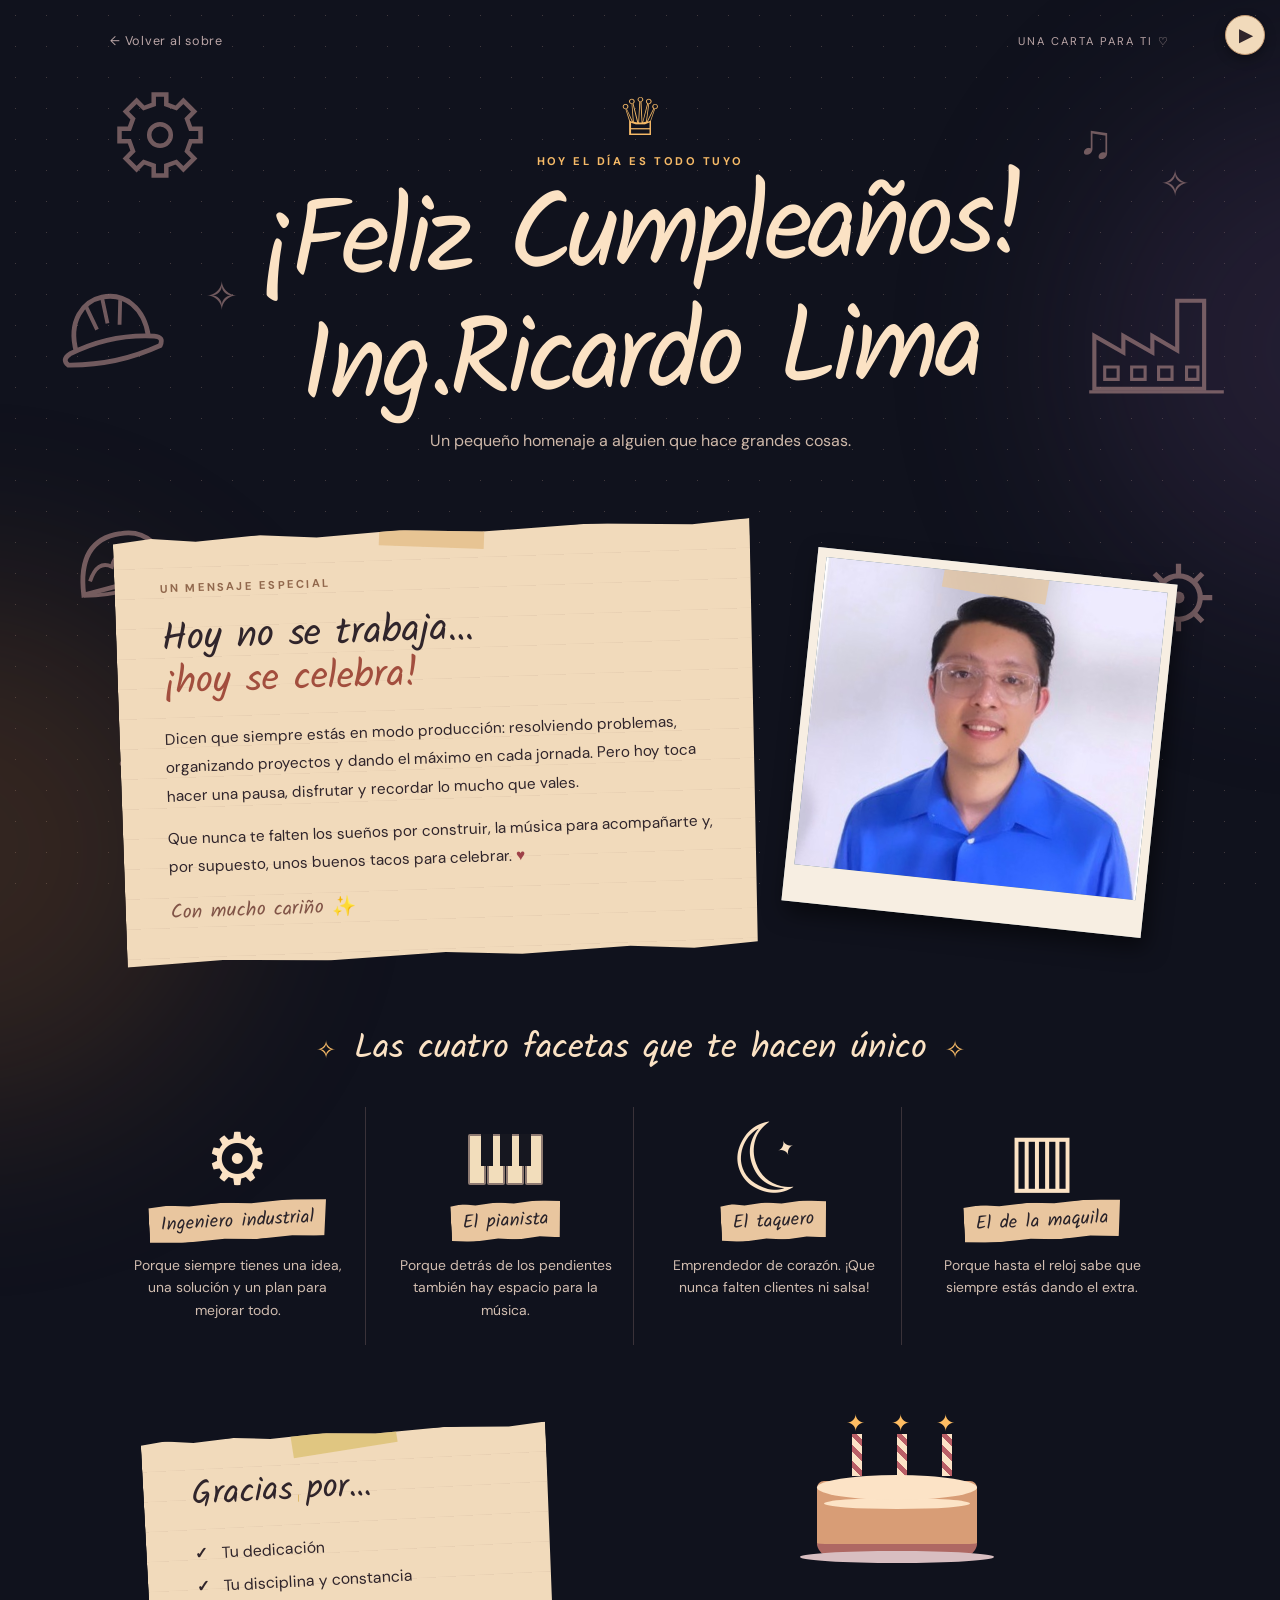
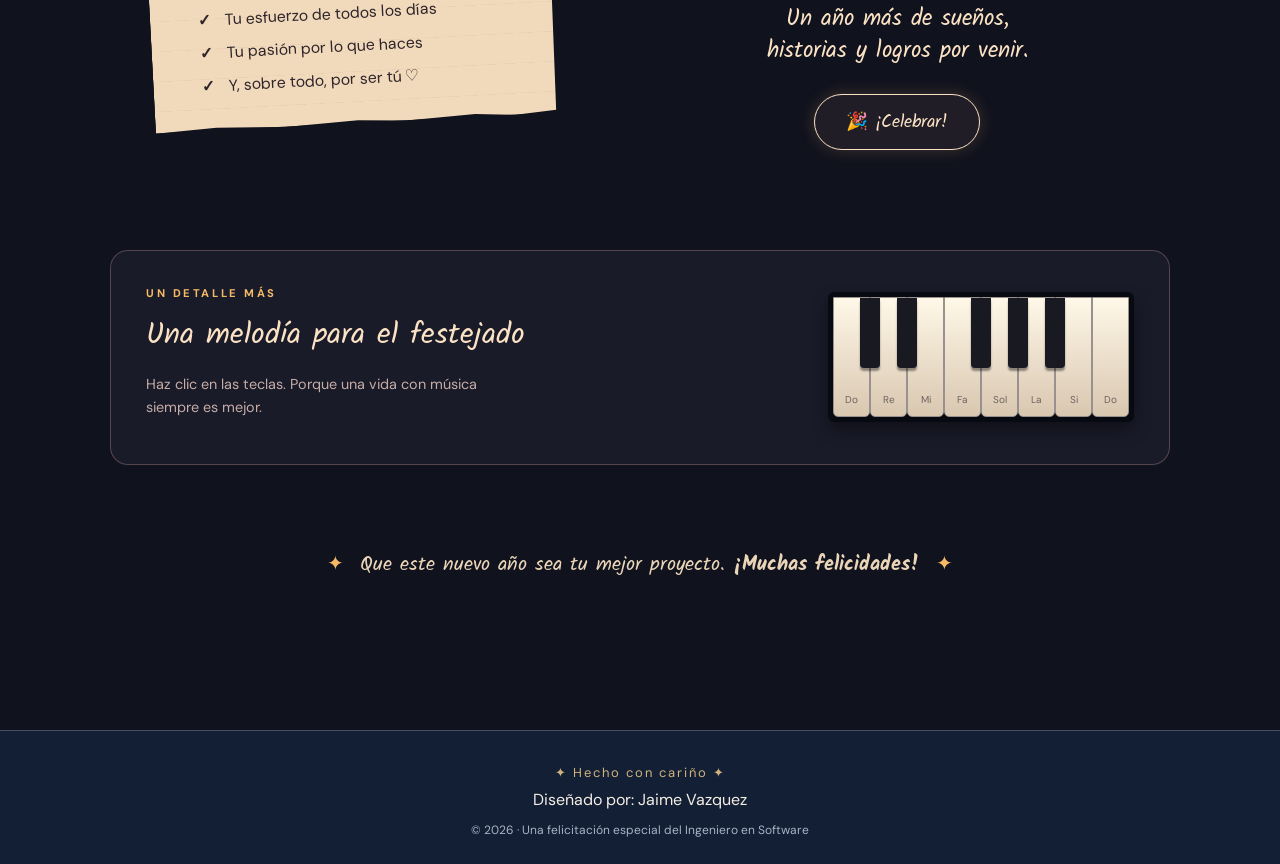
==== commit 6a32e73e: "Mejora del boton de musica" ====
--- a/felicitacion.html
+++ b/felicitacion.html
@@ -20,13 +20,23 @@
   <canvas id="confetti" aria-hidden="true"></canvas>
   <!-- AGREGA TU CANCIÓN: guarda el MP3 en musica/cumpleanos.mp3, o cambia src. -->
   <audio id="birthdayMusic" src="musica/cumpleanos.mp3" preload="auto" loop></audio>
-  <div class="music-controls" aria-label="Controles de música">
-    <div class="music-prompt" id="musicPrompt" hidden>
-      <p>🎵 Tenemos música para acompañar tu sorpresa.</p>
-      <button class="music-start" id="musicStart" type="button">♫ Escuchar canción</button>
-    </div>
-    <button class="music-toggle" id="musicToggle" type="button" aria-pressed="false">♫ Reproducir música</button>
-  </div>
+  
+<!-- CONTROL DE MÚSICA -->
+<div class="music-controls" aria-label="Controles de música">
+
+    <button
+        id="musicToggle"
+        class="music-toggle"
+        type="button"
+        aria-label="Reproducir música"
+        aria-pressed="false"
+        title="Reproducir música">
+        ▶
+    </button>
+
+</div>
+
+    
   <div class="ambient glow-left"></div><div class="ambient glow-right"></div>
   
 <!-- DECORACIONES DE LA SEGUNDA PÁGINA -->
--- a/styles.css
+++ b/styles.css
@@ -1129,52 +1129,63 @@
 
 /* ──────── 14. CONTROLES DE MÚSICA ──────── */
 
+/* ====================================
+   CONTROL DE MÚSICA COMPACTO
+==================================== */
+
 .music-controls {
     position: fixed;
-    right: 16px;
-    bottom: 16px;
+    top: 15px;
+    right: 15px;
+    bottom: auto;
+
     z-index: 110;
     display: flex;
+    flex-direction: column;
     align-items: flex-end;
-    flex-direction: column;
-    gap: 10px;
-}
-
-.music-toggle,.music-start {
+    gap: 8px;
+}
+
+/* Botón pequeño */
+.music-toggle {
     background: #f1dabb;
     color: #30252b;
     border: 1px solid #c59a72;
-    border-radius: 100px;
-    padding: 11px 18px;
-    font: 600 .85rem var(--font-body);
+    border-radius: 50px;
+
+    padding: 8px 12px;
+    font-size: 12px;
+    font-weight: 600;
+
     cursor: pointer;
-    box-shadow: 0 7px 26px #0007;
-}
-
-.music-toggle:hover,.music-start:hover {
+    box-shadow: 0 4px 12px #0005;
+}
+
+.music-toggle:hover {
     background: #ffeacb;
 }
 
+/* Mensaje cuando el navegador bloquea
+   la reproducción automática */
 .music-prompt {
-    max-width: min(310px,calc(100vw - 30px));
-    background: #24212e;
-    border: 1px solid #bd9a7b;
-    border-radius: 13px;
-    padding: 14px;
-    box-shadow: 0 10px 35px #0009;
-    text-align: center;
-}
-
-.music-prompt p {
-    margin: 0 0 10px;
-    font-size: .85rem;
-    line-height: 1.5;
-    color: #f1dabb;
-}
-
-.music-prompt[hidden] {
-    display: none;
-}
+    max-width: 260px;
+    padding: 12px;
+    font-size: 12px;
+}
+
+/* Adaptación para celulares */
+@media (max-width: 600px) {
+    .music-controls {
+        top: 10px;
+        right: 10px;
+    }
+
+    .music-toggle {
+        padding: 7px 10px;
+        font-size: 11px;
+    }
+}
+
 
 /* ──────── ACCESIBILIDAD — MOVIMIENTO REDUCIDO ──────── */
 
@@ -1445,3 +1456,45 @@
         right: 2%;
     }
 }
+
+/* Botón de música pequeño y circular */
+
+.music-controls {
+    position: fixed;
+    top: 15px;
+    right: 15px;
+    bottom: auto;
+    z-index: 110;
+}
+
+.music-toggle {
+    width: 40px;
+    height: 40px;
+    padding: 0;
+
+    display: flex;
+    align-items: center;
+    justify-content: center;
+
+    border-radius: 50%;
+    background: #f1dabb;
+    color: #30252b;
+    border: 1px solid #c59a72;
+
+    font-size: 17px;
+    cursor: pointer;
+    box-shadow: 0 4px 12px #0005;
+}
+
+.music-toggle:hover {
+    background: #ffeacb;
+    transform: scale(1.08);
+}
+
+@media (max-width: 600px) {
+    .music-toggle {
+        width: 36px;
+        height: 36px;
+        font-size: 15px;
+    }
+}
